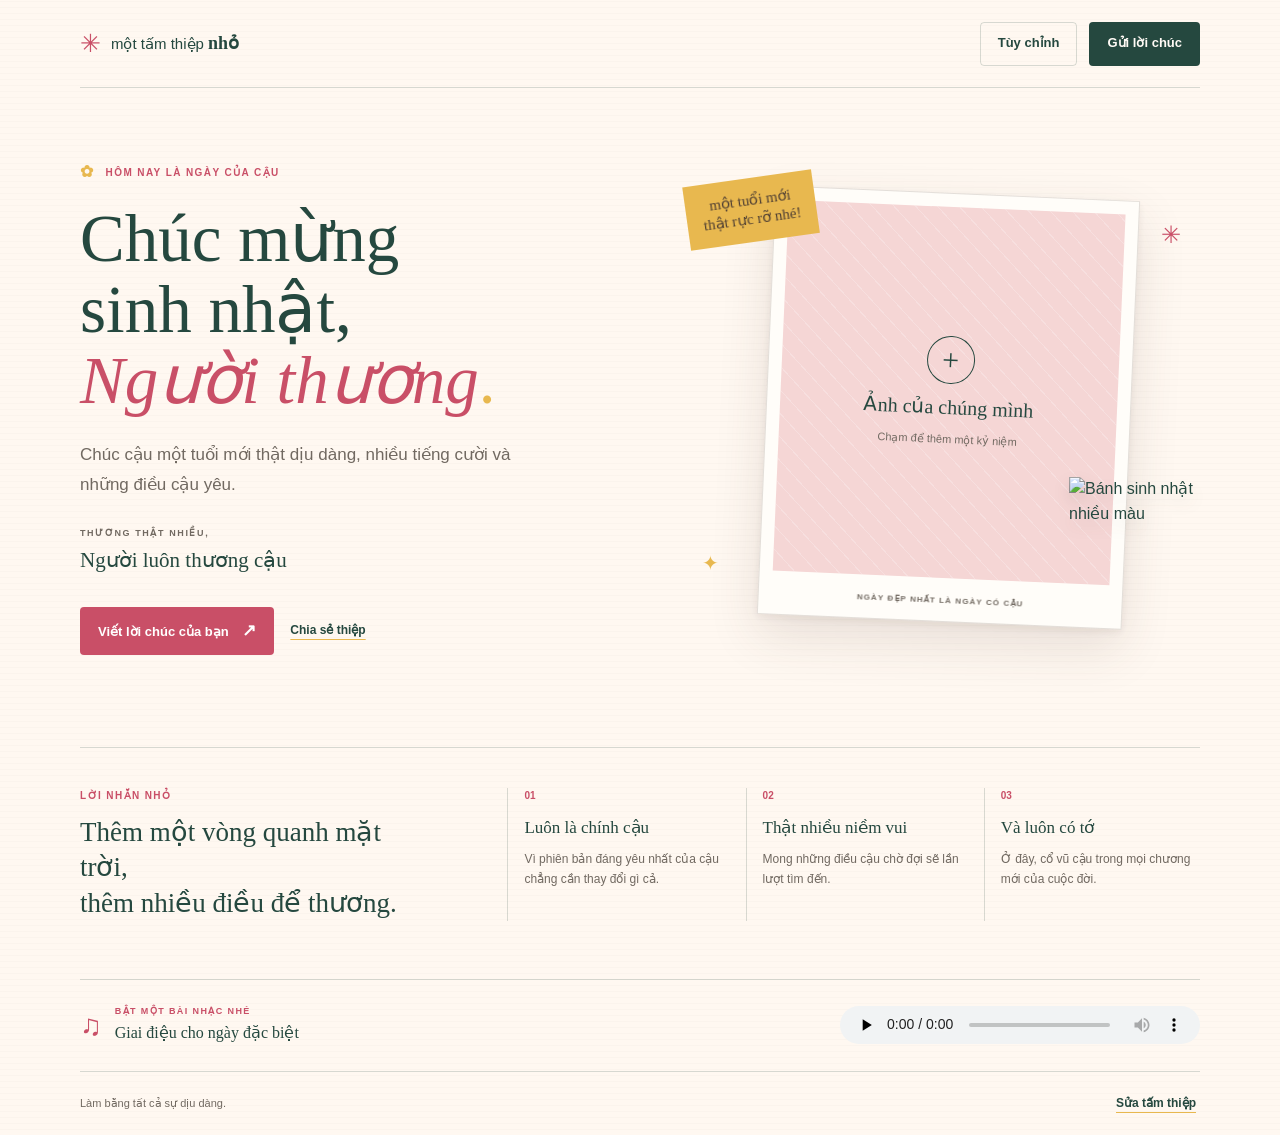
==== index.html @ 62ee850f "Create customizable birthday card" ====
<!doctype html>
<html lang="vi">
<head>
    <meta charset="utf-8">
    <meta name="viewport" content="width=device-width, initial-scale=1">
    <meta name="theme-color" content="#fff8f1">
    <meta name="description" content="Một tấm thiệp sinh nhật nhỏ, viết riêng cho người mình thương.">
    <title>Một ngày của người mình thương</title>
    <link rel="stylesheet" href="style.css">
    <script src="js/app.js" defer></script>
</head>
<body data-theme="rose">
    <header class="site-header">
        <a class="wordmark" href="./" aria-label="Thiệp sinh nhật">
            <span class="wordmark-mark" aria-hidden="true">✳</span>
            <span>một tấm thiệp <strong>nhỏ</strong></span>
        </a>
        <nav class="header-actions" aria-label="Thao tác thiệp">
            <button class="button button-quiet" type="button" data-action="edit">Tùy chỉnh</button>
            <button class="button button-dark" type="button" data-action="share">Gửi lời chúc</button>
        </nav>
    </header>

    <main>
        <section class="hero" aria-labelledby="greeting-title">
            <div class="hero-copy">
                <p class="eyebrow"><span class="eyebrow-flower" aria-hidden="true">✿</span> HÔM NAY LÀ NGÀY CỦA CẬU</p>
                <h1 id="greeting-title">Chúc mừng<br>sinh nhật,<br><span id="recipient">Người thương</span><span class="title-period">.</span></h1>
                <p class="letter" id="message">Chúc cậu một tuổi mới thật dịu dàng, nhiều tiếng cười và những điều cậu yêu.</p>
                <div class="signature">
                    <span>THƯƠNG THẬT NHIỀU,</span>
                    <strong id="sender">Người luôn thương cậu</strong>
                </div>
                <div class="hero-actions">
                    <button class="button button-coral" type="button" data-action="edit">Viết lời chúc của bạn <span aria-hidden="true">↗</span></button>
                    <button class="text-button" type="button" data-action="share">Chia sẻ thiệp</button>
                </div>
            </div>

            <div class="hero-art" aria-label="Ảnh kỷ niệm">
                <span class="art-note">một tuổi mới<br>thật rực rỡ nhé!</span>
                <div class="photo-frame" id="photo-frame">
                    <img class="portrait" id="portrait" alt="Ảnh kỷ niệm của hai bạn" hidden>
                    <button class="photo-placeholder" id="photo-trigger" type="button" aria-label="Thêm ảnh kỷ niệm">
                        <span class="photo-plus" aria-hidden="true">+</span>
                        <span class="photo-title">Ảnh của chúng mình</span>
                        <span class="photo-hint">Chạm để thêm một kỷ niệm</span>
                    </button>
                    <span class="photo-caption" id="photo-caption">NGÀY ĐẸP NHẤT LÀ NGÀY CÓ CẬU</span>
                </div>
                <img class="cake-art" src="img/cake.svg" alt="Bánh sinh nhật nhiều màu">
                <span class="sparkle sparkle-one" aria-hidden="true">✳</span>
                <span class="sparkle sparkle-two" aria-hidden="true">✦</span>
            </div>
        </section>

        <section class="little-things" aria-labelledby="little-things-title">
            <div class="section-intro">
                <p class="eyebrow">LỜI NHẮN NHỎ</p>
                <h2 id="little-things-title">Thêm một vòng quanh mặt trời,<br>thêm nhiều điều để thương.</h2>
            </div>
            <div class="love-notes">
                <article class="love-note">
                    <span class="note-number">01</span>
                    <h3>Luôn là chính cậu</h3>
                    <p>Vì phiên bản đáng yêu nhất của cậu chẳng cần thay đổi gì cả.</p>
                </article>
                <article class="love-note">
                    <span class="note-number">02</span>
                    <h3>Thật nhiều niềm vui</h3>
                    <p>Mong những điều cậu chờ đợi sẽ lần lượt tìm đến.</p>
                </article>
                <article class="love-note">
                    <span class="note-number">03</span>
                    <h3>Và luôn có tớ</h3>
                    <p>Ở đây, cổ vũ cậu trong mọi chương mới của cuộc đời.</p>
                </article>
            </div>
        </section>

        <section class="song-row" aria-label="Nhạc sinh nhật">
            <div class="song-copy">
                <span class="song-mark" aria-hidden="true">♫</span>
                <div>
                    <p class="eyebrow">BẬT MỘT BÀI NHẠC NHÉ</p>
                    <p class="song-title">Giai điệu cho ngày đặc biệt</p>
                </div>
            </div>
            <audio controls preload="none" aria-label="Phát nhạc sinh nhật">
                <source src="music.mp3" type="audio/mpeg">
                Trình duyệt của bạn không hỗ trợ phát âm thanh.
            </audio>
        </section>
    </main>

    <footer class="site-footer">
        <span>Làm bằng tất cả sự dịu dàng.</span>
        <button class="text-button" type="button" data-action="edit">Sửa tấm thiệp</button>
    </footer>

    <dialog class="editor-dialog" id="editor-dialog" aria-labelledby="editor-title">
        <form class="editor-form" id="editor-form">
            <div class="editor-heading">
                <div>
                    <p class="eyebrow">TẤM THIỆP CỦA BẠN</p>
                    <h2 id="editor-title">Viết điều muốn nói</h2>
                </div>
                <button class="close-button" id="close-editor" type="button" aria-label="Đóng phần tùy chỉnh">×</button>
            </div>

            <label class="field-label" for="recipient-input">Tên người nhận
                <input id="recipient-input" name="recipient" type="text" maxlength="40" autocomplete="off" required>
            </label>
            <label class="field-label" for="sender-input">Tên của bạn
                <input id="sender-input" name="sender" type="text" maxlength="40" autocomplete="off" required>
            </label>
            <label class="field-label" for="message-input">Lời chúc
                <textarea id="message-input" name="message" rows="4" maxlength="240" required></textarea>
            </label>

            <fieldset class="theme-field">
                <legend class="field-label">Chọn màu thiệp</legend>
                <div class="theme-options">
                    <label class="theme-choice theme-rose"><input type="radio" name="theme" value="rose"><span class="theme-swatch" aria-hidden="true"></span><span>Hoa hồng</span></label>
                    <label class="theme-choice theme-citrus"><input type="radio" name="theme" value="citrus"><span class="theme-swatch" aria-hidden="true"></span><span>Nắng vàng</span></label>
                    <label class="theme-choice theme-mint"><input type="radio" name="theme" value="mint"><span class="theme-swatch" aria-hidden="true"></span><span>Bạc hà</span></label>
                    <label class="theme-choice theme-berry"><input type="radio" name="theme" value="berry"><span class="theme-swatch" aria-hidden="true"></span><span>Mâm xôi</span></label>
                </div>
            </fieldset>

            <div class="photo-field">
                <div>
                    <p class="field-label">Ảnh kỷ niệm</p>
                    <p class="field-help" id="photo-note">Ảnh được thu nhỏ và lưu trên thiết bị này.</p>
                </div>
                <div class="photo-tools">
                    <label class="button button-quiet upload-button" for="photo-input">Chọn ảnh
                        <input id="photo-input" type="file" accept="image/jpeg,image/png,image/webp">
                    </label>
                    <button class="text-button remove-photo" id="remove-photo" type="button" hidden>Gỡ ảnh</button>
                </div>
                <img class="editor-photo-preview" id="editor-photo-preview" alt="Xem trước ảnh đã chọn" hidden>
            </div>

            <div class="editor-actions">
                <button class="button button-quiet" id="cancel-editor" type="button">Để sau</button>
                <button class="button button-dark" type="submit">Lưu tấm thiệp</button>
            </div>
        </form>
    </dialog>

    <div class="toast" id="toast" role="status" aria-live="polite"></div>
</body>
</html>
---- style.css ----
:root {
    color-scheme: light;
    --paper: #fff8f1;
    --ink: #25483f;
    --muted: #716961;
    --accent: #c94f67;
    --accent-soft: #f5d6d5;
    --sun: #e8b84f;
    --line: rgba(37, 72, 63, .18);
    --serif: Georgia, "Times New Roman", serif;
    --sans: "Trebuchet MS", "Avenir Next", sans-serif;
}

* { box-sizing: border-box; }

body {
    min-width: 320px;
    margin: 0;
    color: var(--ink);
    background-color: var(--paper);
    background-image: repeating-linear-gradient(0deg, transparent 0 5px, rgba(97, 77, 59, .025) 5px 6px);
    font-family: var(--sans);
    line-height: 1.55;
    transition: background-color .3s ease, color .3s ease;
}

body[data-theme="citrus"] {
    --paper: #fff7df;
    --ink: #594638;
    --muted: #786651;
    --accent: #a9523f;
    --accent-soft: #f4d8a1;
    --sun: #d99838;
    --line: rgba(89, 70, 56, .2);
}

body[data-theme="mint"] {
    --paper: #eff8f0;
    --ink: #28564e;
    --muted: #62756c;
    --accent: #397c70;
    --accent-soft: #d2e8d9;
    --sun: #e1a34b;
    --line: rgba(40, 86, 78, .2);
}

body[data-theme="berry"] {
    --paper: #f8f1f7;
    --ink: #543f55;
    --muted: #766675;
    --accent: #855b80;
    --accent-soft: #ead9e7;
    --sun: #dfa94c;
    --line: rgba(84, 63, 85, .2);
}

button, input, textarea { font: inherit; }
button { color: inherit; }
button:focus-visible, a:focus-visible, input:focus-visible, textarea:focus-visible {
    outline: 3px solid var(--sun);
    outline-offset: 3px;
}
[hidden] { display: none !important; }

.site-header, main, .site-footer {
    width: min(1120px, calc(100% - 64px));
    margin-inline: auto;
}

.site-header {
    min-height: 88px;
    display: flex;
    align-items: center;
    justify-content: space-between;
    border-bottom: 1px solid var(--line);
}

.wordmark {
    display: inline-flex;
    align-items: center;
    gap: 10px;
    color: var(--ink);
    font-size: 15px;
    text-decoration: none;
}

.wordmark strong { font-family: var(--serif); font-size: 18px; font-weight: 700; }
.wordmark-mark { color: var(--accent); font-size: 25px; line-height: 1; }
.header-actions, .hero-actions, .editor-actions { display: flex; align-items: center; gap: 12px; }

.button {
    min-height: 44px;
    padding: 10px 17px;
    border: 1px solid transparent;
    border-radius: 4px;
    cursor: pointer;
    font-size: 13px;
    font-weight: 700;
    transition: transform .18s ease, background-color .18s ease;
}

.button:hover { transform: translateY(-2px); }
.button-quiet { border-color: var(--line); background: transparent; }
.button-quiet:hover { background: rgba(255, 255, 255, .55); }
.button-dark { color: #fffaf5; background: var(--ink); }
.button-dark:hover { background: var(--accent); }
.button-coral { color: #fff; background: var(--accent); }
.button-coral:hover { filter: brightness(.94); }
.button-coral span { margin-left: 10px; font-size: 17px; }

.hero {
    min-height: 650px;
    display: grid;
    grid-template-columns: minmax(0, 1.05fr) minmax(340px, .95fr);
    align-items: center;
    gap: 60px;
    padding-block: 72px 92px;
}

.hero-copy { max-width: 590px; animation: appear .7s both; }
.eyebrow {
    margin: 0 0 18px;
    color: var(--accent);
    font-size: 10px;
    font-weight: 700;
    letter-spacing: 1.4px;
}
.eyebrow-flower { margin-right: 7px; color: var(--sun); font-size: 16px; vertical-align: -1px; }

h1, h2, h3, p { margin-top: 0; }
h1 {
    margin-bottom: 24px;
    font-family: var(--serif);
    font-size: 67px;
    font-weight: 400;
    letter-spacing: 0;
    line-height: 1.06;
}
h1 #recipient { color: var(--accent); font-style: italic; overflow-wrap: anywhere; }
.title-period { color: var(--sun); }
.letter { max-width: 440px; margin-bottom: 26px; color: var(--muted); font-size: 17px; line-height: 1.8; }
.signature { display: grid; gap: 3px; margin-bottom: 30px; }
.signature span { color: var(--muted); font-size: 9px; font-weight: 700; letter-spacing: 1.6px; }
.signature strong { font-family: var(--serif); font-size: 21px; font-weight: 400; }
.text-button {
    padding: 8px 4px;
    border: 0;
    background: transparent;
    color: var(--ink);
    cursor: pointer;
    font-size: 12px;
    font-weight: 700;
    text-decoration: underline;
    text-decoration-color: var(--sun);
    text-underline-offset: 5px;
}
.text-button:hover { color: var(--accent); }

.hero-art {
    position: relative;
    min-height: 490px;
    display: grid;
    place-items: center;
    animation: appear .8s .12s both;
}
.photo-frame {
    position: relative;
    width: min(100%, 365px);
    aspect-ratio: 4 / 4.7;
    padding: 13px 13px 43px;
    transform: rotate(2.5deg);
    border: 1px solid rgba(85, 65, 50, .16);
    background: #fffdf9;
    box-shadow: 0 20px 50px rgba(79, 57, 48, .13), 0 3px 8px rgba(79, 57, 48, .07);
}
.portrait, .photo-placeholder { width: 100%; height: 100%; }
.portrait { display: block; object-fit: cover; background: var(--accent-soft); }
.photo-placeholder {
    display: flex;
    flex-direction: column;
    align-items: center;
    justify-content: center;
    gap: 8px;
    border: 0;
    background-color: var(--accent-soft);
    background-image: repeating-linear-gradient(45deg, transparent 0 15px, rgba(255, 255, 255, .23) 15px 16px);
    color: var(--ink);
    cursor: pointer;
}
.photo-plus {
    width: 48px;
    aspect-ratio: 1;
    display: grid;
    place-items: center;
    border: 1px solid currentColor;
    border-radius: 50%;
    font-family: var(--serif);
    font-size: 30px;
    line-height: 1;
}
.photo-title { font-family: var(--serif); font-size: 20px; }
.photo-hint { color: var(--muted); font-size: 11px; }
.photo-caption {
    position: absolute;
    right: 12px;
    bottom: 13px;
    left: 12px;
    overflow: hidden;
    color: var(--muted);
    font-size: 8px;
    font-weight: 700;
    letter-spacing: 1.1px;
    text-align: center;
    text-overflow: ellipsis;
    white-space: nowrap;
}
.art-note {
    position: absolute;
    z-index: 1;
    top: 16px;
    left: -11px;
    padding: 13px 16px;
    transform: rotate(-8deg);
    background: var(--sun);
    color: #4e3e32;
    font-family: var(--serif);
    font-size: 15px;
    line-height: 1.25;
    text-align: center;
}
.cake-art {
    position: absolute;
    right: -24px;
    bottom: 20px;
    width: 155px;
    height: 155px;
    object-fit: contain;
    filter: drop-shadow(0 8px 8px rgba(63, 49, 40, .12));
}
.sparkle { position: absolute; color: var(--accent); }
.sparkle-one { top: 54px; right: 19px; font-size: 24px; }
.sparkle-two { bottom: 73px; left: 5px; color: var(--sun); font-size: 20px; }

.little-things {
    display: grid;
    grid-template-columns: .8fr 1.5fr;
    gap: 58px;
    padding-block: 40px 58px;
    border-top: 1px solid var(--line);
}
.section-intro .eyebrow { margin-bottom: 12px; }
.section-intro h2 { max-width: 320px; margin-bottom: 0; font-family: var(--serif); font-size: 27px; font-weight: 400; line-height: 1.3; }
.love-notes { display: grid; grid-template-columns: repeat(3, 1fr); gap: 22px; }
.love-note { padding-left: 16px; border-left: 1px solid var(--line); }
.note-number { display: block; margin-bottom: 12px; color: var(--accent); font-size: 10px; font-weight: 700; }
.love-note h3 { margin-bottom: 7px; font-family: var(--serif); font-size: 17px; font-weight: 400; }
.love-note p { margin-bottom: 0; color: var(--muted); font-size: 12px; line-height: 1.7; }

.song-row {
    min-height: 92px;
    display: flex;
    align-items: center;
    justify-content: space-between;
    gap: 24px;
    padding-block: 17px;
    border-top: 1px solid var(--line);
}
.song-copy { display: flex; align-items: center; gap: 13px; }
.song-mark { color: var(--accent); font-family: var(--serif); font-size: 29px; }
.song-copy .eyebrow { margin-bottom: 2px; font-size: 9px; }
.song-title { margin-bottom: 0; font-family: var(--serif); font-size: 16px; }
audio { width: min(360px, 52%); height: 38px; }

.site-footer {
    min-height: 64px;
    display: flex;
    align-items: center;
    justify-content: space-between;
    border-top: 1px solid var(--line);
    color: var(--muted);
    font-size: 11px;
}

.editor-dialog {
    width: min(560px, calc(100% - 28px));
    max-height: min(92vh, 820px);
    padding: 0;
    overflow: auto;
    border: 1px solid var(--line);
    border-radius: 6px;
    background: var(--paper);
    color: var(--ink);
    box-shadow: 0 24px 80px rgba(40, 40, 35, .28);
}
.editor-dialog::backdrop { background: rgba(31, 40, 36, .44); backdrop-filter: blur(3px); }
.editor-form { display: grid; gap: 17px; padding: 28px; }
.editor-heading { display: flex; align-items: flex-start; justify-content: space-between; gap: 16px; margin-bottom: 2px; }
.editor-heading .eyebrow { margin-bottom: 4px; }
.editor-heading h2 { margin-bottom: 0; font-family: var(--serif); font-size: 29px; font-weight: 400; }
.close-button { width: 36px; aspect-ratio: 1; border: 1px solid var(--line); border-radius: 50%; background: transparent; cursor: pointer; font-size: 24px; line-height: 1; }
.field-label { display: grid; gap: 7px; color: var(--ink); font-size: 12px; font-weight: 700; }
.field-label input, .field-label textarea {
    width: 100%;
    padding: 11px 12px;
    border: 1px solid var(--line);
    border-radius: 3px;
    background: rgba(255, 255, 255, .62);
    color: var(--ink);
    font-size: 14px;
    font-weight: 400;
}
.field-label textarea { min-height: 96px; resize: vertical; }
.theme-field { margin: 0; padding: 0; border: 0; }
.theme-field legend { margin-bottom: 10px; }
.theme-options { display: flex; flex-wrap: wrap; gap: 8px; }
.theme-choice { display: inline-flex; align-items: center; gap: 6px; padding: 6px 8px; border: 1px solid transparent; border-radius: 4px; cursor: pointer; color: var(--muted); font-size: 11px; }
.theme-choice:has(input:checked) { border-color: var(--line); color: var(--ink); }
.theme-choice input { position: absolute; opacity: 0; }
.theme-swatch { width: 15px; aspect-ratio: 1; border: 1px solid rgba(0, 0, 0, .14); border-radius: 50%; }
.theme-rose .theme-swatch { background: #c94f67; }
.theme-citrus .theme-swatch { background: #d99838; }
.theme-mint .theme-swatch { background: #397c70; }
.theme-berry .theme-swatch { background: #855b80; }
.theme-choice:has(input:focus-visible) { outline: 3px solid var(--sun); outline-offset: 2px; }
.photo-field { display: grid; grid-template-columns: 1fr auto; align-items: center; gap: 4px 12px; padding-top: 3px; }
.photo-field .field-label { margin-bottom: 3px; }
.field-help { margin-bottom: 0; color: var(--muted); font-size: 11px; }
.photo-tools { display: flex; align-items: center; gap: 9px; }
.upload-button { position: relative; display: inline-flex; align-items: center; cursor: pointer; }
.upload-button input { position: absolute; width: 1px; height: 1px; overflow: hidden; clip: rect(0, 0, 0, 0); white-space: nowrap; }
.editor-photo-preview { grid-column: 1 / -1; width: 84px; height: 84px; margin-top: 8px; border: 3px solid #fff; border-radius: 4px; object-fit: cover; box-shadow: 0 2px 8px rgba(0, 0, 0, .13); }
.remove-photo { font-size: 11px; }
.editor-actions { justify-content: flex-end; padding-top: 5px; }
.toast { position: fixed; z-index: 5; right: 22px; bottom: 22px; max-width: min(360px, calc(100% - 44px)); padding: 12px 16px; transform: translateY(14px); border-radius: 4px; background: var(--ink); color: white; font-size: 12px; opacity: 0; pointer-events: none; transition: opacity .2s ease, transform .2s ease; }
.toast.is-visible { transform: translateY(0); opacity: 1; }

@keyframes appear { from { transform: translateY(14px); opacity: 0; } to { transform: translateY(0); opacity: 1; } }

@media (max-width: 820px) {
    .site-header, main, .site-footer { width: min(100% - 40px, 620px); }
    .hero { min-height: auto; grid-template-columns: 1fr 1fr; gap: 28px; padding-block: 60px 72px; }
    h1 { font-size: 48px; }
    .hero-art { min-height: 390px; }
    .art-note { left: -4px; }
    .cake-art { right: -14px; width: 120px; height: 120px; }
    .little-things { grid-template-columns: 1fr; gap: 25px; }
}

@media (max-width: 560px) {
    .site-header, main, .site-footer { width: calc(100% - 36px); }
    .site-header { min-height: 72px; }
    .wordmark { gap: 7px; font-size: 12px; }
    .wordmark strong { font-size: 15px; }
    .wordmark-mark { font-size: 21px; }
    .header-actions { gap: 6px; }
    .header-actions .button { min-height: 38px; padding: 8px 10px; font-size: 11px; }
    .hero { grid-template-columns: 1fr; gap: 18px; padding-block: 46px 55px; }
    .hero-copy { max-width: none; }
    .eyebrow { margin-bottom: 13px; font-size: 9px; }
    h1 { margin-bottom: 18px; font-size: 43px; }
    .letter { margin-bottom: 20px; font-size: 15px; }
    .signature { margin-bottom: 22px; }
    .hero-actions { flex-wrap: wrap; gap: 9px 14px; }
    .button { min-height: 42px; padding: 10px 13px; }
    .hero-art { width: min(100%, 390px); min-height: 430px; margin: 0 auto; }
    .photo-frame { width: min(82%, 310px); }
    .art-note { top: 17px; left: 1px; }
    .cake-art { right: 0; bottom: 9px; width: 125px; height: 125px; }
    .sparkle-one { right: 8px; }
    .little-things { padding-block: 28px 36px; }
    .section-intro h2 { font-size: 24px; }
    .love-notes { grid-template-columns: 1fr; gap: 17px; }
    .love-note { display: grid; grid-template-columns: 30px 1fr; column-gap: 8px; padding-left: 0; border-left: 0; }
    .note-number { grid-row: span 2; margin: 3px 0 0; }
    .love-note h3 { margin-bottom: 3px; }
    .song-row { align-items: flex-start; flex-direction: column; gap: 12px; padding-block: 18px; }
    audio { width: 100%; }
    .site-footer { min-height: 58px; }
    .editor-form { gap: 14px; padding: 21px 18px; }
    .theme-options { gap: 3px; }
    .theme-choice { gap: 5px; padding: 5px; font-size: 10px; }
    .photo-field { grid-template-columns: 1fr; }
    .photo-tools { justify-content: flex-start; }
    .editor-actions .button { flex: 1; }
}

@media (prefers-reduced-motion: reduce) {
    *, *::before, *::after { scroll-behavior: auto !important; animation-duration: .01ms !important; animation-iteration-count: 1 !important; transition-duration: .01ms !important; }
}
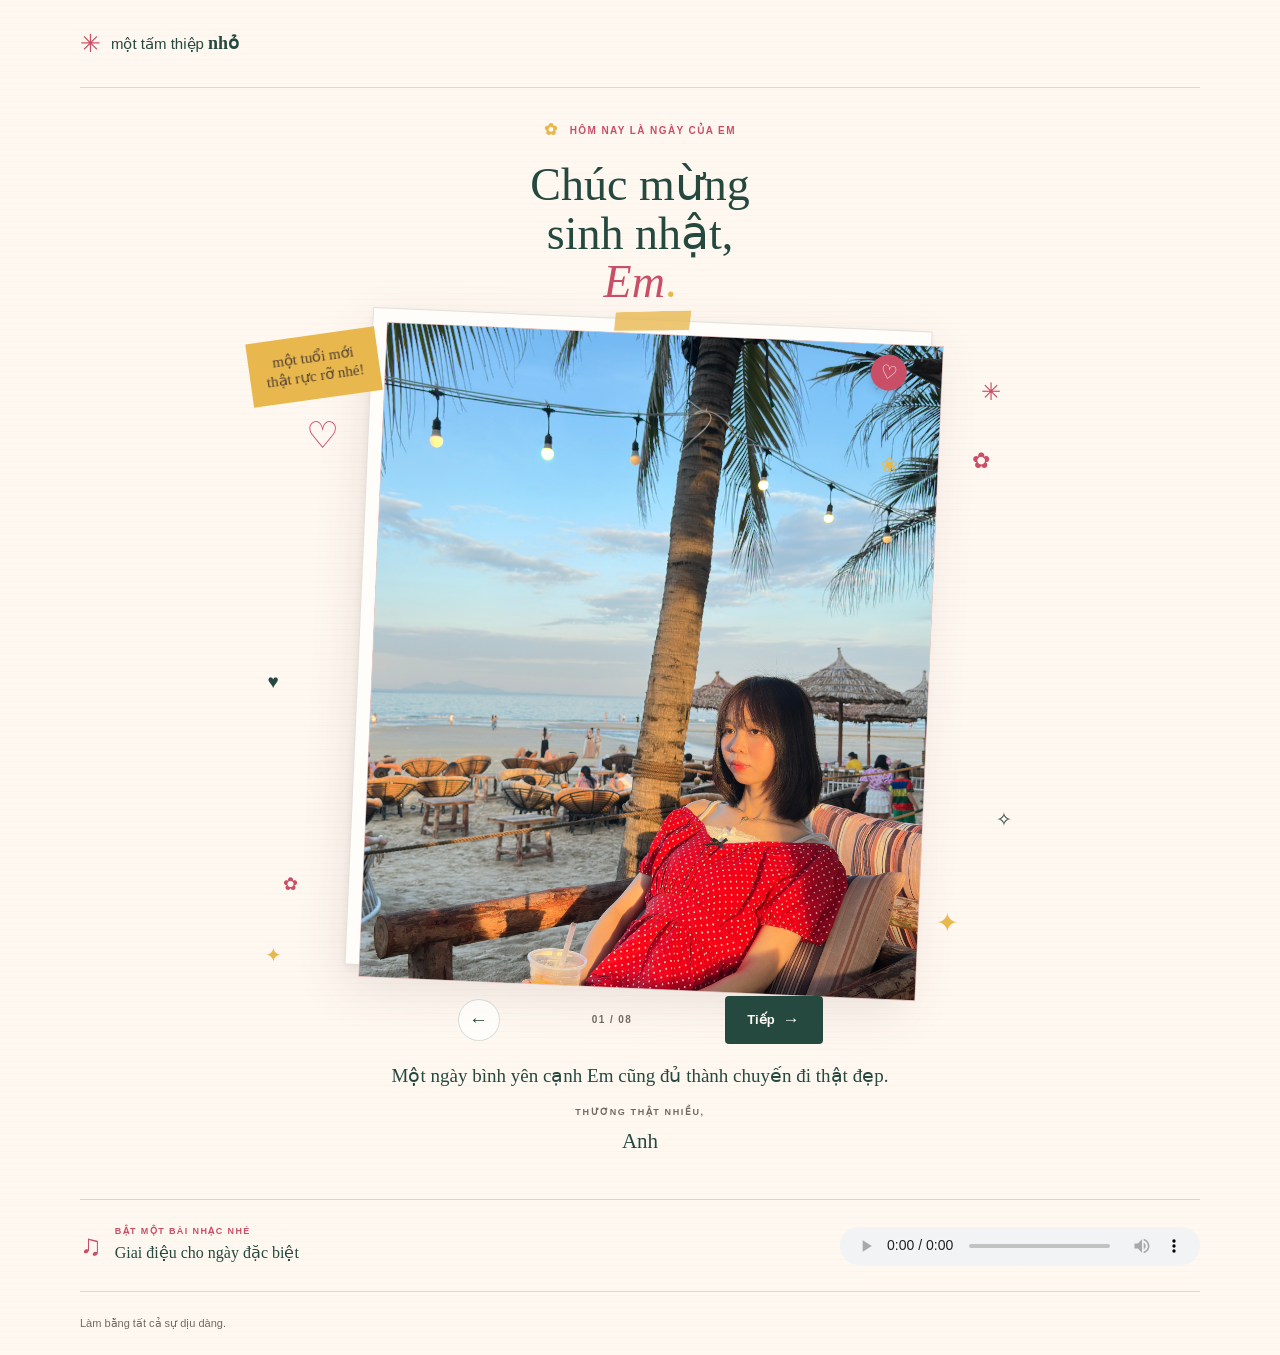
==== commit e653f190: "push" ====
--- a/index.html
+++ b/index.html
@@ -11,71 +11,56 @@
 </head>
 <body data-theme="rose">
     <header class="site-header">
-        <a class="wordmark" href="./" aria-label="Thiệp sinh nhật">
+        <a class="wordmark" href="gift.html" aria-label="Mở lại hộp quà">
             <span class="wordmark-mark" aria-hidden="true">✳</span>
             <span>một tấm thiệp <strong>nhỏ</strong></span>
         </a>
-        <nav class="header-actions" aria-label="Thao tác thiệp">
-            <button class="button button-quiet" type="button" data-action="edit">Tùy chỉnh</button>
-            <button class="button button-dark" type="button" data-action="share">Gửi lời chúc</button>
-        </nav>
     </header>
 
     <main>
         <section class="hero" aria-labelledby="greeting-title">
             <div class="hero-copy">
-                <p class="eyebrow"><span class="eyebrow-flower" aria-hidden="true">✿</span> HÔM NAY LÀ NGÀY CỦA CẬU</p>
-                <h1 id="greeting-title">Chúc mừng<br>sinh nhật,<br><span id="recipient">Người thương</span><span class="title-period">.</span></h1>
-                <p class="letter" id="message">Chúc cậu một tuổi mới thật dịu dàng, nhiều tiếng cười và những điều cậu yêu.</p>
-                <div class="signature">
-                    <span>THƯƠNG THẬT NHIỀU,</span>
-                    <strong id="sender">Người luôn thương cậu</strong>
-                </div>
-                <div class="hero-actions">
-                    <button class="button button-coral" type="button" data-action="edit">Viết lời chúc của bạn <span aria-hidden="true">↗</span></button>
-                    <button class="text-button" type="button" data-action="share">Chia sẻ thiệp</button>
-                </div>
+                <p class="eyebrow"><span class="eyebrow-flower" aria-hidden="true">✿</span> HÔM NAY LÀ NGÀY CỦA EM</p>
+                <h1 id="greeting-title">Chúc mừng<br>sinh nhật,<br><span id="recipient">Em</span><span class="title-period">.</span></h1>
             </div>
 
             <div class="hero-art" aria-label="Ảnh kỷ niệm">
                 <span class="art-note">một tuổi mới<br>thật rực rỡ nhé!</span>
+                <div class="floating-scribbles" aria-hidden="true">
+                    <span class="scribble scribble-heart">♡</span>
+                    <span class="scribble scribble-star">✦</span>
+                    <span class="scribble scribble-flower">✿</span>
+                    <span class="scribble scribble-petal">❀</span>
+                    <span class="scribble scribble-heart-extra">♥</span>
+                    <span class="scribble scribble-star-extra">✧</span>
+                    <span class="scribble scribble-flower-extra">✿</span>
+                </div>
                 <div class="photo-frame" id="photo-frame">
-                    <img class="portrait" id="portrait" alt="Ảnh kỷ niệm của hai bạn" hidden>
-                    <button class="photo-placeholder" id="photo-trigger" type="button" aria-label="Thêm ảnh kỷ niệm">
-                        <span class="photo-plus" aria-hidden="true">+</span>
-                        <span class="photo-title">Ảnh của chúng mình</span>
-                        <span class="photo-hint">Chạm để thêm một kỷ niệm</span>
+                    <button class="portrait-trigger" id="portrait-trigger" type="button" aria-label="Phóng to ảnh kỷ niệm">
+                        <img class="portrait" id="portrait" alt="Ảnh kỷ niệm của hai bạn">
                     </button>
-                    <span class="photo-caption" id="photo-caption">NGÀY ĐẸP NHẤT LÀ NGÀY CÓ CẬU</span>
+                    <span class="photo-badge" aria-hidden="true">♡</span>
+                    <span class="photo-caption" id="photo-caption">NGÀY ĐẸP NHẤT LÀ NGÀY CÓ EM</span>
                 </div>
-                <img class="cake-art" src="img/cake.svg" alt="Bánh sinh nhật nhiều màu">
+                <nav class="album-controls" id="album-controls" aria-label="Chuyển ảnh kỷ niệm" hidden>
+                    <button class="album-arrow" id="slide-previous" type="button" aria-label="Ảnh trước">←</button>
+                    <span class="album-count" id="slide-count" aria-live="polite">01 / 01</span>
+                    <button class="button button-dark album-next" id="slide-next" type="button">Tiếp <span aria-hidden="true">→</span></button>
+                </nav>
                 <span class="sparkle sparkle-one" aria-hidden="true">✳</span>
                 <span class="sparkle sparkle-two" aria-hidden="true">✦</span>
             </div>
-        </section>
-
-        <section class="little-things" aria-labelledby="little-things-title">
-            <div class="section-intro">
-                <p class="eyebrow">LỜI NHẮN NHỎ</p>
-                <h2 id="little-things-title">Thêm một vòng quanh mặt trời,<br>thêm nhiều điều để thương.</h2>
+            <div class="slide-letter" aria-live="polite" aria-atomic="true">
+                <p class="letter" id="message">Anh muốn giữ lại khoảnh khắc này thật lâu.</p>
+                <div class="signature">
+                    <span>THƯƠNG THẬT NHIỀU,</span>
+                    <strong id="sender">Anh</strong>
+                </div>
             </div>
-            <div class="love-notes">
-                <article class="love-note">
-                    <span class="note-number">01</span>
-                    <h3>Luôn là chính cậu</h3>
-                    <p>Vì phiên bản đáng yêu nhất của cậu chẳng cần thay đổi gì cả.</p>
-                </article>
-                <article class="love-note">
-                    <span class="note-number">02</span>
-                    <h3>Thật nhiều niềm vui</h3>
-                    <p>Mong những điều cậu chờ đợi sẽ lần lượt tìm đến.</p>
-                </article>
-                <article class="love-note">
-                    <span class="note-number">03</span>
-                    <h3>Và luôn có tớ</h3>
-                    <p>Ở đây, cổ vũ cậu trong mọi chương mới của cuộc đời.</p>
-                </article>
-            </div>
+            <section class="final-gift" id="final-gift" aria-live="polite" hidden>
+                <p class="final-gift-message">Em nghĩ đã hết quà ư, nô nô, xem tiếp nhé :)))</p>
+                <button class="button button-coral final-gift-button" id="open-video-gift" type="button">Mở quà <span aria-hidden="true">♡</span></button>
+            </section>
         </section>
 
         <section class="song-row" aria-label="Nhạc sinh nhật">
@@ -86,7 +71,7 @@
                     <p class="song-title">Giai điệu cho ngày đặc biệt</p>
                 </div>
             </div>
-            <audio controls preload="none" aria-label="Phát nhạc sinh nhật">
+            <audio id="birthday-audio" controls autoplay loop preload="auto" aria-label="Phát nhạc sinh nhật">
                 <source src="music.mp3" type="audio/mpeg">
                 Trình duyệt của bạn không hỗ trợ phát âm thanh.
             </audio>
@@ -95,60 +80,23 @@
 
     <footer class="site-footer">
         <span>Làm bằng tất cả sự dịu dàng.</span>
-        <button class="text-button" type="button" data-action="edit">Sửa tấm thiệp</button>
     </footer>
 
-    <dialog class="editor-dialog" id="editor-dialog" aria-labelledby="editor-title">
-        <form class="editor-form" id="editor-form">
-            <div class="editor-heading">
-                <div>
-                    <p class="eyebrow">TẤM THIỆP CỦA BẠN</p>
-                    <h2 id="editor-title">Viết điều muốn nói</h2>
-                </div>
-                <button class="close-button" id="close-editor" type="button" aria-label="Đóng phần tùy chỉnh">×</button>
-            </div>
-
-            <label class="field-label" for="recipient-input">Tên người nhận
-                <input id="recipient-input" name="recipient" type="text" maxlength="40" autocomplete="off" required>
-            </label>
-            <label class="field-label" for="sender-input">Tên của bạn
-                <input id="sender-input" name="sender" type="text" maxlength="40" autocomplete="off" required>
-            </label>
-            <label class="field-label" for="message-input">Lời chúc
-                <textarea id="message-input" name="message" rows="4" maxlength="240" required></textarea>
-            </label>
-
-            <fieldset class="theme-field">
-                <legend class="field-label">Chọn màu thiệp</legend>
-                <div class="theme-options">
-                    <label class="theme-choice theme-rose"><input type="radio" name="theme" value="rose"><span class="theme-swatch" aria-hidden="true"></span><span>Hoa hồng</span></label>
-                    <label class="theme-choice theme-citrus"><input type="radio" name="theme" value="citrus"><span class="theme-swatch" aria-hidden="true"></span><span>Nắng vàng</span></label>
-                    <label class="theme-choice theme-mint"><input type="radio" name="theme" value="mint"><span class="theme-swatch" aria-hidden="true"></span><span>Bạc hà</span></label>
-                    <label class="theme-choice theme-berry"><input type="radio" name="theme" value="berry"><span class="theme-swatch" aria-hidden="true"></span><span>Mâm xôi</span></label>
-                </div>
-            </fieldset>
-
-            <div class="photo-field">
-                <div>
-                    <p class="field-label">Ảnh kỷ niệm</p>
-                    <p class="field-help" id="photo-note">Ảnh được thu nhỏ và lưu trên thiết bị này.</p>
-                </div>
-                <div class="photo-tools">
-                    <label class="button button-quiet upload-button" for="photo-input">Chọn ảnh
-                        <input id="photo-input" type="file" accept="image/jpeg,image/png,image/webp">
-                    </label>
-                    <button class="text-button remove-photo" id="remove-photo" type="button" hidden>Gỡ ảnh</button>
-                </div>
-                <img class="editor-photo-preview" id="editor-photo-preview" alt="Xem trước ảnh đã chọn" hidden>
-            </div>
-
-            <div class="editor-actions">
-                <button class="button button-quiet" id="cancel-editor" type="button">Để sau</button>
-                <button class="button button-dark" type="submit">Lưu tấm thiệp</button>
-            </div>
-        </form>
+    <dialog class="image-viewer" id="image-viewer" aria-label="Ảnh kỷ niệm phóng to">
+        <button class="close-button image-viewer-close" id="close-image-viewer" type="button" aria-label="Đóng ảnh phóng to">×</button>
+        <img class="image-viewer-photo" id="image-viewer-photo" alt="">
+        <div class="heart-layer" id="heart-layer" aria-hidden="true"></div>
     </dialog>
 
-    <div class="toast" id="toast" role="status" aria-live="polite"></div>
+    <dialog class="video-dialog" id="video-dialog" aria-labelledby="video-dialog-title">
+        <div class="video-dialog-header">
+            <h2 class="video-dialog-title" id="video-dialog-title">Nhớ xem hết video nhé, còn nữa</h2>
+        </div>
+        <div class="video-frame-wrap">
+            <video class="gift-video" id="gift-video" playsinline preload="none" aria-label="Video món quà cuối"></video>
+            <audio id="gift-audio" preload="none" aria-hidden="true"></audio>
+        </div>
+    </dialog>
+
 </body>
 </html>
--- a/style.css
+++ b/style.css
@@ -22,6 +22,19 @@
     font-family: var(--sans);
     line-height: 1.55;
     transition: background-color .3s ease, color .3s ease;
+    overflow-x: clip;
+}
+
+body.page-opening::before {
+    position: fixed;
+    z-index: 30;
+    inset: 0;
+    transform: translateY(0);
+    background-color: var(--paper);
+    background-image: repeating-linear-gradient(0deg, transparent 0 7px, rgba(97, 77, 59, .035) 7px 8px);
+    content: "";
+    pointer-events: none;
+    animation: paper-reveal .9s cubic-bezier(.72, 0, .24, 1) .06s both;
 }
 
 body[data-theme="citrus"] {
@@ -109,15 +122,22 @@
 .button-coral span { margin-left: 10px; font-size: 17px; }
 
 .hero {
-    min-height: 650px;
-    display: grid;
-    grid-template-columns: minmax(0, 1.05fr) minmax(340px, .95fr);
-    align-items: center;
-    gap: 60px;
-    padding-block: 72px 92px;
-}
-
-.hero-copy { max-width: 590px; animation: appear .7s both; }
+    min-height: 0;
+    display: flex;
+    flex-direction: column;
+    align-items: center;
+    gap: 12px;
+    padding-block: 30px 42px;
+}
+
+.hero-copy { width: min(100%, 720px); max-width: 720px; text-align: center; }
+.hero-copy h1 { margin-bottom: 0; font-size: 46px; }
+.hero-copy > * { animation: rise-in .72s both; }
+.hero-copy > :nth-child(1) { animation-delay: .08s; }
+.hero-copy > :nth-child(2) { animation-delay: .16s; }
+.hero-copy > :nth-child(3) { animation-delay: .24s; }
+.hero-copy > :nth-child(4) { animation-delay: .32s; }
+.hero-copy > :nth-child(5) { animation-delay: .4s; }
 .eyebrow {
     margin: 0 0 18px;
     color: var(--accent);
@@ -142,6 +162,19 @@
 .signature { display: grid; gap: 3px; margin-bottom: 30px; }
 .signature span { color: var(--muted); font-size: 9px; font-weight: 700; letter-spacing: 1.6px; }
 .signature strong { font-family: var(--serif); font-size: 21px; font-weight: 400; }
+.slide-letter { width: min(100%, 620px); margin: 0 auto; padding: 4px 18px 0; text-align: center; animation: rise-in .45s both; }
+.slide-letter .letter { max-width: 560px; margin: 0 auto 14px; color: var(--ink); font-family: var(--serif); font-size: 19px; line-height: 1.65; }
+.slide-letter .signature { justify-items: center; gap: 5px; margin: 0; }
+.final-gift { width: min(100%, 620px); display: grid; justify-items: center; gap: 11px; margin: 22px auto 0; text-align: center; }
+.final-gift-message { margin: 0; color: var(--accent); font-family: var(--serif); font-size: 18px; font-style: italic; animation: gift-message-arrive .6s both; }
+.final-gift-button { min-width: 142px; min-height: 48px; display: inline-flex; align-items: center; justify-content: center; gap: 9px; box-shadow: 0 7px 18px rgba(201, 79, 103, .22); animation: gift-button-arrive .65s .12s both; }
+.final-gift-button span { font-size: 17px; }
+.video-dialog { width: min(960px, calc(100% - 28px)); max-width: 960px; margin: auto; padding: 18px; border: 1px solid rgba(255, 255, 255, .7); border-radius: 6px; background: var(--paper); box-shadow: 0 25px 100px rgba(28, 35, 32, .4); }
+.video-dialog::backdrop { background: rgba(24, 35, 31, .82); backdrop-filter: blur(7px); }
+.video-dialog-header { display: flex; align-items: center; justify-content: space-between; gap: 16px; padding: 0 0 12px; }
+.video-dialog-title { margin: 0; font-family: var(--serif); font-size: 21px; font-weight: 400; }
+.video-frame-wrap { width: 100%; aspect-ratio: 16 / 9; overflow: hidden; background: #101010; }
+.video-frame-wrap video { display: block; width: 100%; height: 100%; object-fit: contain; }
 .text-button {
     padding: 8px 4px;
     border: 0;
@@ -158,23 +191,61 @@
 
 .hero-art {
     position: relative;
-    min-height: 490px;
-    display: grid;
-    place-items: center;
-    animation: appear .8s .12s both;
+    width: min(100%, 760px);
+    min-height: 0;
+    display: flex;
+    flex-direction: column;
+    align-items: center;
+    gap: 14px;
+    animation: art-enter .9s .16s both;
 }
 .photo-frame {
     position: relative;
-    width: min(100%, 365px);
+    width: min(100%, 560px);
     aspect-ratio: 4 / 4.7;
     padding: 13px 13px 43px;
     transform: rotate(2.5deg);
     border: 1px solid rgba(85, 65, 50, .16);
     background: #fffdf9;
     box-shadow: 0 20px 50px rgba(79, 57, 48, .13), 0 3px 8px rgba(79, 57, 48, .07);
-}
-.portrait, .photo-placeholder { width: 100%; height: 100%; }
-.portrait { display: block; object-fit: cover; background: var(--accent-soft); }
+    animation: photo-float 6s ease-in-out 1s infinite;
+    transform-origin: 50% 45%;
+}
+.photo-frame::before {
+    position: absolute;
+    z-index: 3;
+    top: -9px;
+    left: calc(50% - 39px);
+    width: 78px;
+    height: 20px;
+    transform: rotate(-4deg);
+    background: rgba(232, 184, 79, .78);
+    clip-path: polygon(3% 0, 100% 0, 96% 100%, 0 92%);
+    content: "";
+}
+.photo-frame:hover { animation-play-state: paused; }
+.photo-frame { background: #fffdf9; }
+.photo-frame .portrait { border: 1px solid rgba(85, 65, 50, .1); }
+.photo-badge {
+    position: absolute;
+    z-index: 3;
+    top: 24px;
+    right: 23px;
+    width: 36px;
+    aspect-ratio: 1;
+    display: grid;
+    place-items: center;
+    transform: rotate(10deg);
+    border-radius: 50%;
+    background: var(--accent);
+    color: #fffaf5;
+    font-size: 19px;
+    box-shadow: 0 3px 9px rgba(73, 42, 48, .18);
+}
+.portrait-trigger { width: 100%; height: 100%; }
+.portrait-trigger { position: absolute; inset: 13px 13px 43px; z-index: 1; padding: 0; overflow: hidden; border: 0; background: transparent; cursor: zoom-in; }
+.portrait { display: block; width: 100%; height: 100%; object-fit: cover; background: var(--accent-soft); transition: filter .2s ease, transform .35s ease; }
+.portrait-trigger:hover .portrait { transform: scale(1.035); filter: saturate(1.08); }
 .photo-placeholder {
     display: flex;
     flex-direction: column;
@@ -214,6 +285,38 @@
     text-overflow: ellipsis;
     white-space: nowrap;
 }
+.album-controls {
+    position: relative;
+    z-index: 4;
+    width: min(365px, 100%);
+    display: flex;
+    align-items: center;
+    justify-content: space-between;
+    gap: 12px;
+    margin-top: 5px;
+}
+.album-arrow {
+    width: 42px;
+    height: 42px;
+    flex: 0 0 42px;
+    display: grid;
+    place-items: center;
+    border: 1px solid var(--line);
+    border-radius: 50%;
+    background: rgba(255, 255, 255, .65);
+    cursor: pointer;
+    font-size: 19px;
+    transition: transform .2s ease, color .2s ease, background-color .2s ease;
+}
+.album-arrow:hover { transform: translateX(-2px); color: var(--accent); background: #fff; }
+#slide-next:hover { transform: translateX(2px); }
+.album-count { flex: 1; color: var(--muted); font-size: 10px; font-variant-numeric: tabular-nums; font-weight: 700; letter-spacing: 1.4px; text-align: center; }
+.album-next { min-width: 98px; display: inline-flex; align-items: center; justify-content: center; gap: 8px; }
+.album-next span { font-size: 17px; }
+.photo-frame.slide-enter-next { animation: photo-slide-next .42s cubic-bezier(.2, .75, .25, 1) both; }
+.photo-frame.slide-enter-previous { animation: photo-slide-previous .42s cubic-bezier(.2, .75, .25, 1) both; }
+.letter.slide-enter-next { animation: message-slide-next .42s cubic-bezier(.2, .75, .25, 1) both; }
+.letter.slide-enter-previous { animation: message-slide-previous .42s cubic-bezier(.2, .75, .25, 1) both; }
 .art-note {
     position: absolute;
     z-index: 1;
@@ -227,19 +330,45 @@
     font-size: 15px;
     line-height: 1.25;
     text-align: center;
-}
-.cake-art {
+    animation: note-sway 4.5s ease-in-out 1.2s infinite;
+}
+.cake-zoom {
     position: absolute;
     right: -24px;
     bottom: 20px;
     width: 155px;
     height: 155px;
+    padding: 0;
+    border: 0;
+    background: transparent;
+    cursor: zoom-in;
+    transition: transform .2s ease;
+}
+.cake-zoom:hover { transform: scale(1.06) rotate(2deg); }
+.cake-art {
+    display: block;
+    width: 100%;
+    height: 100%;
     object-fit: contain;
     filter: drop-shadow(0 8px 8px rgba(63, 49, 40, .12));
 }
 .sparkle { position: absolute; color: var(--accent); }
 .sparkle-one { top: 54px; right: 19px; font-size: 24px; }
 .sparkle-two { bottom: 73px; left: 5px; color: var(--sun); font-size: 20px; }
+.sparkle-one, .sparkle-two { animation: twinkle 2.8s ease-in-out infinite; }
+.sparkle-two { animation-delay: .9s; }
+.floating-scribbles { position: absolute; inset: 0; pointer-events: none; }
+.scribble { position: absolute; z-index: 2; display: block; }
+.scribble-heart { top: 88px; left: 6%; color: var(--accent); font-family: var(--serif); font-size: 37px; animation: float-gentle 5s ease-in-out infinite; }
+.scribble-star { right: 8%; bottom: 100px; color: var(--sun); font-size: 27px; animation: twinkle 2.4s ease-in-out infinite .4s; }
+.scribble-flower { right: 4%; top: 125px; color: var(--accent); font-size: 22px; animation: flower-turn 12s linear infinite; }
+.scribble-petal { top: 18%; right: 16%; color: var(--sun); font-size: 20px; animation: petal-drift 5.2s ease-in-out infinite .3s; }
+.scribble-heart-extra { top: 48%; left: 1%; color: var(--rose); font-size: 19px; animation: heart-dance 3.6s ease-in-out infinite .5s; }
+.scribble-star-extra { right: 1%; bottom: 29%; color: var(--gold); font-size: 19px; animation: twinkle 2.1s ease-in-out infinite .8s; }
+.scribble-flower-extra { bottom: 20%; left: 3%; color: var(--accent); font-size: 18px; animation: flower-bloom 3.8s ease-in-out infinite 1s; }
+@keyframes petal-drift { 0%, 100% { transform: translateY(0) rotate(-12deg); opacity: .7; } 50% { transform: translateY(-12px) rotate(14deg); opacity: 1; } }
+@keyframes heart-dance { 0%, 100% { transform: translateY(0) rotate(-10deg) scale(.9); } 50% { transform: translateY(-11px) rotate(8deg) scale(1.12); } }
+@keyframes flower-bloom { 0%, 100% { transform: scale(.8) rotate(-8deg); opacity: .65; } 50% { transform: scale(1.18) rotate(9deg); opacity: 1; } }
 
 .little-things {
     display: grid;
@@ -252,6 +381,10 @@
 .section-intro h2 { max-width: 320px; margin-bottom: 0; font-family: var(--serif); font-size: 27px; font-weight: 400; line-height: 1.3; }
 .love-notes { display: grid; grid-template-columns: repeat(3, 1fr); gap: 22px; }
 .love-note { padding-left: 16px; border-left: 1px solid var(--line); }
+.reveal-on-scroll { opacity: 0; transform: translateY(24px); transition: opacity .65s ease, transform .65s cubic-bezier(.2, .75, .25, 1); }
+.reveal-on-scroll.is-revealed { opacity: 1; transform: translateY(0); }
+.love-note:nth-child(2) { transition-delay: .1s; }
+.love-note:nth-child(3) { transition-delay: .2s; }
 .note-number { display: block; margin-bottom: 12px; color: var(--accent); font-size: 10px; font-weight: 700; }
 .love-note h3 { margin-bottom: 7px; font-family: var(--serif); font-size: 17px; font-weight: 400; }
 .love-note p { margin-bottom: 0; color: var(--muted); font-size: 12px; line-height: 1.7; }
@@ -293,6 +426,25 @@
     box-shadow: 0 24px 80px rgba(40, 40, 35, .28);
 }
 .editor-dialog::backdrop { background: rgba(31, 40, 36, .44); backdrop-filter: blur(3px); }
+.image-viewer {
+    position: fixed;
+    width: min(900px, calc(100% - 32px));
+    max-width: 900px;
+    max-height: min(90vh, 900px);
+    margin: auto;
+    padding: 18px;
+    overflow: visible;
+    border: 1px solid rgba(255, 255, 255, .7);
+    border-radius: 6px;
+    background: #fffaf5;
+    box-shadow: 0 25px 100px rgba(28, 35, 32, .35);
+}
+.image-viewer::backdrop { background: rgba(24, 35, 31, .76); backdrop-filter: blur(7px); }
+.image-viewer-photo { position: relative; z-index: 1; display: block; width: 100%; max-height: calc(90vh - 40px); object-fit: contain; border-radius: 3px; }
+.image-viewer-close { position: absolute; z-index: 6; top: -15px; right: -15px; background: var(--paper); }
+.heart-layer { position: absolute; z-index: 5; inset: 0; overflow: hidden; pointer-events: none; }
+.heart-particle { position: absolute; z-index: 5; bottom: -28px; left: var(--heart-left); color: var(--accent); font-size: var(--heart-size); line-height: 1; text-shadow: 0 2px 8px rgba(87, 30, 48, .22); animation: heart-flight var(--heart-duration) cubic-bezier(.15, .65, .25, 1) var(--heart-delay) both; }
+@keyframes heart-flight { 0% { transform: translate3d(0, 0, 0) scale(.45) rotate(0); opacity: 0; } 16% { opacity: 1; } 100% { transform: translate3d(var(--heart-drift), var(--heart-rise), 0) scale(1.2) rotate(var(--heart-turn)); opacity: 0; } }
 .editor-form { display: grid; gap: 17px; padding: 28px; }
 .editor-heading { display: flex; align-items: flex-start; justify-content: space-between; gap: 16px; margin-bottom: 2px; }
 .editor-heading .eyebrow { margin-bottom: 4px; }
@@ -310,6 +462,19 @@
     font-weight: 400;
 }
 .field-label textarea { min-height: 96px; resize: vertical; }
+.album-editor-field { display: grid; gap: 11px; }
+.album-editor-heading { display: flex; align-items: center; justify-content: space-between; gap: 12px; }
+.album-editor-heading .field-label { margin-bottom: 4px; }
+.album-editor-heading .field-help { line-height: 1.5; }
+.album-editor-heading .upload-button { flex: 0 0 auto; }
+.slide-editor-list { max-height: 270px; display: grid; gap: 0; overflow: auto; border-top: 1px solid var(--line); }
+.slide-editor-row { min-width: 0; display: grid; grid-template-columns: 58px minmax(0, 1fr) auto; align-items: center; gap: 12px; padding: 10px 0; border-bottom: 1px solid var(--line); }
+.slide-editor-thumbnail { width: 58px; height: 58px; border: 3px solid #fff; border-radius: 3px; object-fit: cover; box-shadow: 0 1px 5px rgba(0, 0, 0, .1); }
+.slide-editor-copy { min-width: 0; }
+.slide-editor-copy .field-label { gap: 5px; font-size: 11px; }
+.slide-editor-copy textarea { min-height: 58px; padding: 8px 9px; font-size: 12px; }
+.slide-remove { align-self: center; font-size: 10px; white-space: nowrap; }
+.album-editor-note { min-height: 17px; }
 .theme-field { margin: 0; padding: 0; border: 0; }
 .theme-field legend { margin-bottom: 10px; }
 .theme-options { display: flex; flex-wrap: wrap; gap: 8px; }
@@ -334,16 +499,35 @@
 .toast { position: fixed; z-index: 5; right: 22px; bottom: 22px; max-width: min(360px, calc(100% - 44px)); padding: 12px 16px; transform: translateY(14px); border-radius: 4px; background: var(--ink); color: white; font-size: 12px; opacity: 0; pointer-events: none; transition: opacity .2s ease, transform .2s ease; }
 .toast.is-visible { transform: translateY(0); opacity: 1; }
 
-@keyframes appear { from { transform: translateY(14px); opacity: 0; } to { transform: translateY(0); opacity: 1; } }
+@keyframes rise-in { from { transform: translateY(24px); opacity: 0; } to { transform: translateY(0); opacity: 1; } }
+@keyframes gift-message-arrive { from { transform: translateY(10px); opacity: 0; } to { transform: translateY(0); opacity: 1; } }
+@keyframes gift-button-arrive { from { transform: translateY(8px) scale(.96); opacity: 0; } to { transform: translateY(0) scale(1); opacity: 1; } }
+@keyframes paper-reveal { from { transform: translateY(0); } to { transform: translateY(-102%); } }
+@keyframes photo-slide-next { from { transform: translateX(28px) rotate(5deg) scale(.97); opacity: .35; filter: blur(4px); } to { transform: translateX(0) rotate(2.5deg) scale(1); opacity: 1; filter: blur(0); } }
+@keyframes photo-slide-previous { from { transform: translateX(-28px) rotate(0) scale(.97); opacity: .35; filter: blur(4px); } to { transform: translateX(0) rotate(2.5deg) scale(1); opacity: 1; filter: blur(0); } }
+@keyframes message-slide-next { from { transform: translateX(18px); opacity: .35; filter: blur(3px); } to { transform: translateX(0); opacity: 1; filter: blur(0); } }
+@keyframes message-slide-previous { from { transform: translateX(-18px); opacity: .35; filter: blur(3px); } to { transform: translateX(0); opacity: 1; filter: blur(0); } }
+@keyframes art-enter { from { transform: translateY(24px) rotate(2deg); opacity: 0; } to { transform: translateY(0) rotate(0); opacity: 1; } }
+@keyframes photo-float { 0%, 100% { transform: translateY(0) rotate(2.5deg); } 50% { transform: translateY(-10px) rotate(1deg); } }
+@keyframes note-sway { 0%, 100% { transform: rotate(-8deg) translateY(0); } 50% { transform: rotate(-4deg) translateY(-4px); } }
+@keyframes float-gentle { 0%, 100% { transform: translateY(0) rotate(-8deg); } 50% { transform: translateY(-9px) rotate(4deg); } }
+@keyframes twinkle { 0%, 100% { transform: scale(.8) rotate(-8deg); opacity: .6; } 50% { transform: scale(1.13) rotate(9deg); opacity: 1; } }
+@keyframes flower-turn { to { transform: rotate(360deg); } }
+@keyframes confetti-fall { 0% { transform: translate3d(0, 0, 0) rotate(0); opacity: 1; } 100% { transform: translate3d(var(--drift), 76vh, 0) rotate(var(--spin)); opacity: 0; } }
+.celebration-layer { position: fixed; z-index: 20; inset: 0; overflow: hidden; pointer-events: none; }
+.confetti-piece { position: absolute; top: -14px; left: var(--start); width: var(--size); height: calc(var(--size) * 1.5); border-radius: 2px; background: var(--confetti-color); animation: confetti-fall var(--duration) cubic-bezier(.2, .65, .35, 1) var(--delay) both; }
+.confetti-piece:nth-child(3n) { border-radius: 50%; }
 
 @media (max-width: 820px) {
     .site-header, main, .site-footer { width: min(100% - 40px, 620px); }
-    .hero { min-height: auto; grid-template-columns: 1fr 1fr; gap: 28px; padding-block: 60px 72px; }
-    h1 { font-size: 48px; }
-    .hero-art { min-height: 390px; }
-    .art-note { left: -4px; }
-    .cake-art { right: -14px; width: 120px; height: 120px; }
-    .little-things { grid-template-columns: 1fr; gap: 25px; }
+    .hero { gap: 10px; padding-block: 24px 32px; }
+    .hero-copy h1 { font-size: 40px; }
+    .hero-art { width: 100%; }
+    .photo-frame { width: min(82vw, 520px); }
+    .art-note { left: max(0px, calc((100% - 520px) / 2 - 12px)); }
+    .album-controls { width: min(82vw, 520px); }
+    .photo-badge { top: 22px; right: 21px; }
+    .scribble-heart { left: 0; }
 }
 
 @media (max-width: 560px) {
@@ -354,36 +538,37 @@
     .wordmark-mark { font-size: 21px; }
     .header-actions { gap: 6px; }
     .header-actions .button { min-height: 38px; padding: 8px 10px; font-size: 11px; }
-    .hero { grid-template-columns: 1fr; gap: 18px; padding-block: 46px 55px; }
-    .hero-copy { max-width: none; }
+    .hero { gap: 8px; padding-block: 22px 28px; }
+    .hero-copy { width: 100%; max-width: none; }
     .eyebrow { margin-bottom: 13px; font-size: 9px; }
-    h1 { margin-bottom: 18px; font-size: 43px; }
-    .letter { margin-bottom: 20px; font-size: 15px; }
-    .signature { margin-bottom: 22px; }
-    .hero-actions { flex-wrap: wrap; gap: 9px 14px; }
+    .hero-copy h1 { font-size: 36px; }
+    .slide-letter .letter { margin-bottom: 12px; font-size: 17px; }
     .button { min-height: 42px; padding: 10px 13px; }
-    .hero-art { width: min(100%, 390px); min-height: 430px; margin: 0 auto; }
-    .photo-frame { width: min(82%, 310px); }
+    .hero-art { width: 100%; min-height: 0; margin: 0 auto; }
+    .photo-frame { width: min(82vw, 380px); }
     .art-note { top: 17px; left: 1px; }
-    .cake-art { right: 0; bottom: 9px; width: 125px; height: 125px; }
+    .photo-badge { top: 19px; right: 20px; }
     .sparkle-one { right: 8px; }
-    .little-things { padding-block: 28px 36px; }
-    .section-intro h2 { font-size: 24px; }
-    .love-notes { grid-template-columns: 1fr; gap: 17px; }
-    .love-note { display: grid; grid-template-columns: 30px 1fr; column-gap: 8px; padding-left: 0; border-left: 0; }
-    .note-number { grid-row: span 2; margin: 3px 0 0; }
-    .love-note h3 { margin-bottom: 3px; }
+    .scribble-petal { top: 13%; right: 6%; font-size: 17px; }
+    .scribble-heart-extra { left: -1%; top: 48%; font-size: 17px; }
+    .scribble-star-extra { right: -1%; bottom: 25%; font-size: 16px; }
+    .scribble-flower-extra { display: none; }
+    .album-controls { width: min(82vw, 380px); }
     .song-row { align-items: flex-start; flex-direction: column; gap: 12px; padding-block: 18px; }
     audio { width: 100%; }
     .site-footer { min-height: 58px; }
     .editor-form { gap: 14px; padding: 21px 18px; }
     .theme-options { gap: 3px; }
     .theme-choice { gap: 5px; padding: 5px; font-size: 10px; }
-    .photo-field { grid-template-columns: 1fr; }
-    .photo-tools { justify-content: flex-start; }
-    .editor-actions .button { flex: 1; }
+    .image-viewer { width: calc(100% - 24px); padding: 10px; }
+    .image-viewer-close { top: -12px; right: -6px; }
+    .video-dialog { width: calc(100% - 20px); padding: 11px; }
+    .video-dialog-title { font-size: 17px; }
+    .final-gift { margin-top: 16px; padding-inline: 8px; }
+    .final-gift-message { font-size: 16px; }
 }
 
 @media (prefers-reduced-motion: reduce) {
     *, *::before, *::after { scroll-behavior: auto !important; animation-duration: .01ms !important; animation-iteration-count: 1 !important; transition-duration: .01ms !important; }
+    .reveal-on-scroll { opacity: 1; transform: none; }
 }
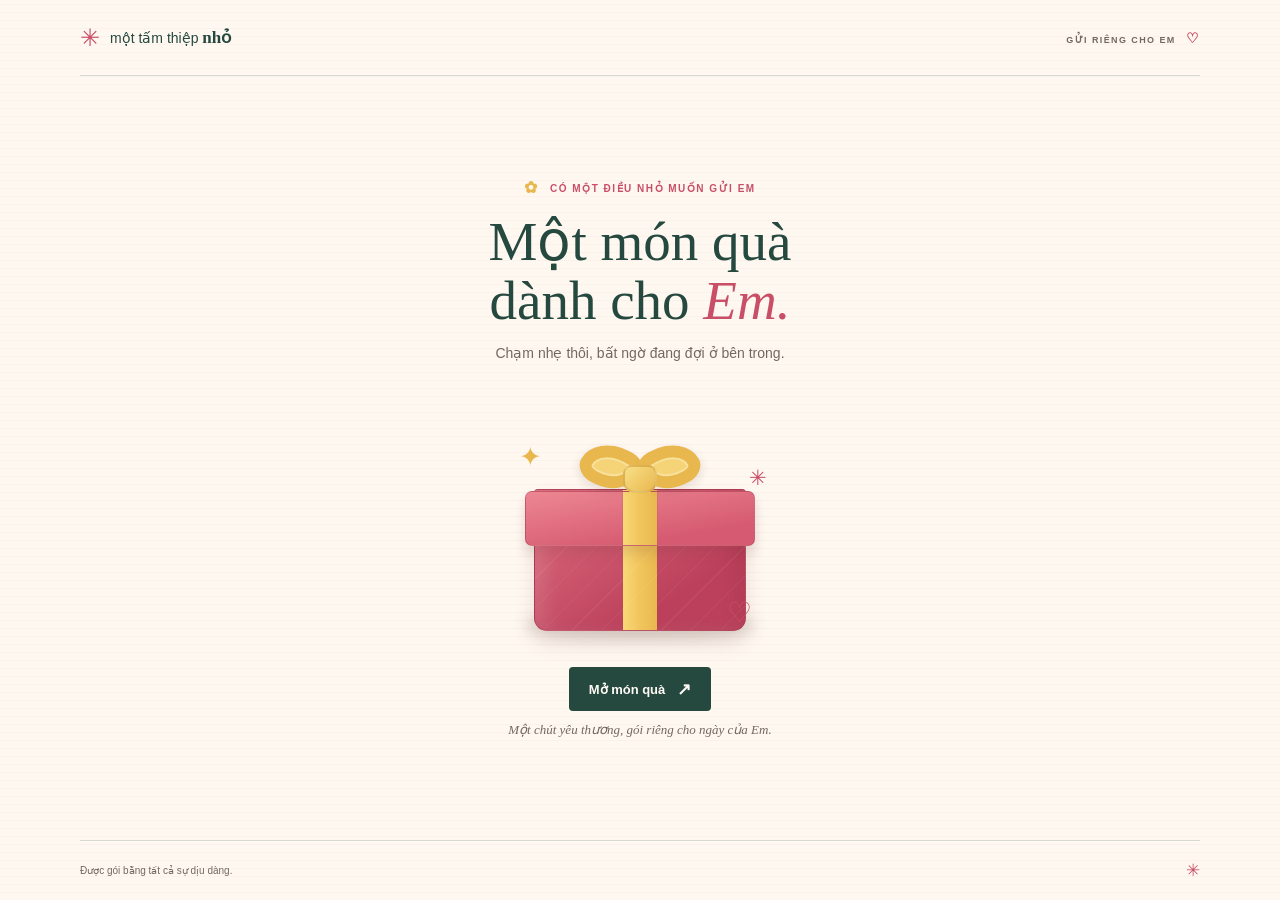
==== commit 63f467fb: "push" ====
--- a/index.html
+++ b/index.html
@@ -4,99 +4,52 @@
     <meta charset="utf-8">
     <meta name="viewport" content="width=device-width, initial-scale=1">
     <meta name="theme-color" content="#fff8f1">
-    <meta name="description" content="Một tấm thiệp sinh nhật nhỏ, viết riêng cho người mình thương.">
-    <title>Một ngày của người mình thương</title>
-    <link rel="stylesheet" href="style.css">
-    <script src="js/app.js" defer></script>
+    <meta name="description" content="Một món quà sinh nhật nhỏ đang chờ được mở.">
+    <title>Một món quà dành cho Em</title>
+    <link rel="stylesheet" href="gift.css">
+    <script src="js/gift.js" defer></script>
 </head>
-<body data-theme="rose">
-    <header class="site-header">
-        <a class="wordmark" href="gift.html" aria-label="Mở lại hộp quà">
-            <span class="wordmark-mark" aria-hidden="true">✳</span>
+<body class="gift-page">
+    <header class="gift-header">
+        <a class="gift-wordmark" href="birthday.html" aria-label="Đến tấm thiệp">
+            <span class="gift-wordmark-mark" aria-hidden="true">✳</span>
             <span>một tấm thiệp <strong>nhỏ</strong></span>
         </a>
+        <span class="header-date">GỬI RIÊNG CHO EM <span aria-hidden="true">♡</span></span>
     </header>
 
-    <main>
-        <section class="hero" aria-labelledby="greeting-title">
-            <div class="hero-copy">
-                <p class="eyebrow"><span class="eyebrow-flower" aria-hidden="true">✿</span> HÔM NAY LÀ NGÀY CỦA EM</p>
-                <h1 id="greeting-title">Chúc mừng<br>sinh nhật,<br><span id="recipient">Em</span><span class="title-period">.</span></h1>
-            </div>
+    <main class="gift-main">
+        <section class="gift-stage" aria-labelledby="gift-title">
+            <p class="gift-eyebrow"><span aria-hidden="true">✿</span> CÓ MỘT ĐIỀU NHỎ MUỐN GỬI EM</p>
+            <h1 id="gift-title">Một món quà<br>dành cho <em>Em.</em></h1>
+            <p class="gift-invitation">Chạm nhẹ thôi, bất ngờ đang đợi ở bên trong.</p>
 
-            <div class="hero-art" aria-label="Ảnh kỷ niệm">
-                <span class="art-note">một tuổi mới<br>thật rực rỡ nhé!</span>
-                <div class="floating-scribbles" aria-hidden="true">
-                    <span class="scribble scribble-heart">♡</span>
-                    <span class="scribble scribble-star">✦</span>
-                    <span class="scribble scribble-flower">✿</span>
-                    <span class="scribble scribble-petal">❀</span>
-                    <span class="scribble scribble-heart-extra">♥</span>
-                    <span class="scribble scribble-star-extra">✧</span>
-                    <span class="scribble scribble-flower-extra">✿</span>
-                </div>
-                <div class="photo-frame" id="photo-frame">
-                    <button class="portrait-trigger" id="portrait-trigger" type="button" aria-label="Phóng to ảnh kỷ niệm">
-                        <img class="portrait" id="portrait" alt="Ảnh kỷ niệm của hai bạn">
-                    </button>
-                    <span class="photo-badge" aria-hidden="true">♡</span>
-                    <span class="photo-caption" id="photo-caption">NGÀY ĐẸP NHẤT LÀ NGÀY CÓ EM</span>
-                </div>
-                <nav class="album-controls" id="album-controls" aria-label="Chuyển ảnh kỷ niệm" hidden>
-                    <button class="album-arrow" id="slide-previous" type="button" aria-label="Ảnh trước">←</button>
-                    <span class="album-count" id="slide-count" aria-live="polite">01 / 01</span>
-                    <button class="button button-dark album-next" id="slide-next" type="button">Tiếp <span aria-hidden="true">→</span></button>
-                </nav>
-                <span class="sparkle sparkle-one" aria-hidden="true">✳</span>
-                <span class="sparkle sparkle-two" aria-hidden="true">✦</span>
-            </div>
-            <div class="slide-letter" aria-live="polite" aria-atomic="true">
-                <p class="letter" id="message">Anh muốn giữ lại khoảnh khắc này thật lâu.</p>
-                <div class="signature">
-                    <span>THƯƠNG THẬT NHIỀU,</span>
-                    <strong id="sender">Anh</strong>
-                </div>
-            </div>
-            <section class="final-gift" id="final-gift" aria-live="polite" hidden>
-                <p class="final-gift-message">Em nghĩ đã hết quà ư, nô nô, xem tiếp nhé :)))</p>
-                <button class="button button-coral final-gift-button" id="open-video-gift" type="button">Mở quà <span aria-hidden="true">♡</span></button>
-            </section>
-        </section>
+            <a class="gift-open" id="open-gift" href="birthday.html" aria-label="Mở món quà sinh nhật">
+                <span class="gift-illustration" aria-hidden="true">
+                    <span class="gift-spark gift-spark-one">✦</span>
+                    <span class="gift-spark gift-spark-two">✳</span>
+                    <span class="gift-spark gift-spark-three">♡</span>
+                    <span class="gift-shadow"></span>
+                    <span class="gift-box">
+                        <span class="gift-bow">
+                            <span class="bow-loop bow-loop-left"></span>
+                            <span class="bow-loop bow-loop-right"></span>
+                            <span class="bow-knot"></span>
+                        </span>
+                        <span class="gift-lid"><span class="gift-ribbon lid-ribbon"></span></span>
+                        <span class="gift-base"><span class="gift-ribbon base-ribbon"></span></span>
+                    </span>
+                </span>
+                <span class="gift-open-label">Mở món quà <span aria-hidden="true">↗</span></span>
+            </a>
 
-        <section class="song-row" aria-label="Nhạc sinh nhật">
-            <div class="song-copy">
-                <span class="song-mark" aria-hidden="true">♫</span>
-                <div>
-                    <p class="eyebrow">BẬT MỘT BÀI NHẠC NHÉ</p>
-                    <p class="song-title">Giai điệu cho ngày đặc biệt</p>
-                </div>
-            </div>
-            <audio id="birthday-audio" controls autoplay loop preload="auto" aria-label="Phát nhạc sinh nhật">
-                <source src="music.mp3" type="audio/mpeg">
-                Trình duyệt của bạn không hỗ trợ phát âm thanh.
-            </audio>
+            <p class="gift-footnote">Một chút yêu thương, gói riêng cho ngày của Em.</p>
         </section>
     </main>
 
-    <footer class="site-footer">
-        <span>Làm bằng tất cả sự dịu dàng.</span>
+    <footer class="gift-footer">
+        <span>Được gói bằng tất cả sự dịu dàng.</span>
+        <span class="footer-spark" aria-hidden="true">✳</span>
     </footer>
-
-    <dialog class="image-viewer" id="image-viewer" aria-label="Ảnh kỷ niệm phóng to">
-        <button class="close-button image-viewer-close" id="close-image-viewer" type="button" aria-label="Đóng ảnh phóng to">×</button>
-        <img class="image-viewer-photo" id="image-viewer-photo" alt="">
-        <div class="heart-layer" id="heart-layer" aria-hidden="true"></div>
-    </dialog>
-
-    <dialog class="video-dialog" id="video-dialog" aria-labelledby="video-dialog-title">
-        <div class="video-dialog-header">
-            <h2 class="video-dialog-title" id="video-dialog-title">Nhớ xem hết video nhé, còn nữa</h2>
-        </div>
-        <div class="video-frame-wrap">
-            <video class="gift-video" id="gift-video" playsinline preload="none" aria-label="Video món quà cuối"></video>
-            <audio id="gift-audio" preload="none" aria-hidden="true"></audio>
-        </div>
-    </dialog>
-
 </body>
 </html>
--- a/gift.css
+++ b/gift.css
@@ -0,0 +1,136 @@
+:root {
+    --paper: #fff8f1;
+    --ink: #25483f;
+    --muted: #716961;
+    --rose: #c94f67;
+    --gold: #e8b84f;
+    --serif: Georgia, "Times New Roman", serif;
+    --sans: "Trebuchet MS", "Avenir Next", sans-serif;
+}
+
+* { box-sizing: border-box; }
+html { min-width: 320px; min-height: 100%; }
+body {
+    min-width: 320px;
+    min-height: 100vh;
+    min-height: 100svh;
+    display: flex;
+    flex-direction: column;
+    margin: 0;
+    overflow-x: clip;
+    color: var(--ink);
+    background-color: var(--paper);
+    background-image: repeating-linear-gradient(0deg, transparent 0 7px, rgba(97, 77, 59, .035) 7px 8px);
+    font-family: var(--sans);
+}
+
+a { color: inherit; }
+a:focus-visible { outline: 3px solid var(--gold); outline-offset: 6px; }
+
+.gift-header, .gift-footer {
+    width: min(1120px, calc(100% - 64px));
+    min-height: 76px;
+    display: flex;
+    align-items: center;
+    justify-content: space-between;
+    margin-inline: auto;
+}
+.gift-header { border-bottom: 1px solid rgba(37, 72, 63, .18); }
+.gift-wordmark { display: inline-flex; align-items: center; gap: 10px; text-decoration: none; font-size: 14px; }
+.gift-wordmark strong { font-family: var(--serif); font-size: 17px; }
+.gift-wordmark-mark { color: var(--rose); font-size: 24px; }
+.header-date { color: var(--muted); font-size: 9px; font-weight: 700; letter-spacing: 1.4px; }
+.header-date span { padding-left: 6px; color: var(--rose); font-size: 14px; }
+
+.gift-main { flex: 1; display: grid; place-items: center; padding: 28px 20px; }
+.gift-stage { width: min(100%, 620px); display: flex; flex-direction: column; align-items: center; text-align: center; animation: page-arrive .8s both; }
+.gift-eyebrow { margin: 0 0 15px; color: var(--rose); font-size: 10px; font-weight: 700; letter-spacing: 1.5px; }
+.gift-eyebrow span { padding-right: 7px; color: var(--gold); font-size: 16px; vertical-align: -1px; }
+.gift-stage h1 { margin: 0; font-family: var(--serif); font-size: 55px; font-weight: 400; letter-spacing: 0; line-height: 1.08; }
+.gift-stage h1 em { color: var(--rose); font-weight: 400; }
+.gift-invitation { margin: 15px 0 0; color: var(--muted); font-size: 14px; }
+
+.gift-open { display: flex; flex-direction: column; align-items: center; gap: 9px; margin-top: 21px; text-decoration: none; -webkit-tap-highlight-color: transparent; }
+.gift-illustration { position: relative; width: 290px; height: 276px; display: block; }
+.gift-shadow { position: absolute; right: 28px; bottom: 20px; left: 28px; height: 25px; border-radius: 50%; background: rgba(67, 55, 45, .16); filter: blur(7px); animation: shadow-breathe 3.2s ease-in-out infinite; }
+.gift-box { position: absolute; inset: 18px 22px 23px; animation: gift-bob 3.2s ease-in-out infinite; transform-origin: 50% 70%; }
+.gift-base {
+    position: absolute;
+    right: 17px;
+    bottom: 4px;
+    left: 17px;
+    height: 142px;
+    overflow: hidden;
+    border: 1px solid rgba(105, 38, 53, .2);
+    border-radius: 4px 4px 13px 13px;
+    background: linear-gradient(145deg, #dd6d7f, #bc405b 72%);
+    box-shadow: inset 12px 0 16px rgba(255, 255, 255, .09), inset -10px 0 15px rgba(95, 29, 48, .08), 0 12px 20px rgba(104, 51, 53, .14);
+}
+.gift-base::after { position: absolute; inset: 0; background: repeating-linear-gradient(135deg, transparent 0 20px, rgba(255, 255, 255, .06) 20px 21px); content: ""; }
+.gift-lid {
+    position: absolute;
+    z-index: 4;
+    top: 91px;
+    right: 8px;
+    left: 8px;
+    height: 55px;
+    transform-origin: 12% 90%;
+    border: 1px solid rgba(105, 38, 53, .2);
+    border-radius: 7px;
+    background: linear-gradient(170deg, #ed8792, #d65b72 76%);
+    box-shadow: 0 8px 12px rgba(104, 51, 53, .14);
+    transition: transform .75s cubic-bezier(.2, .8, .2, 1), opacity .55s ease;
+}
+.gift-ribbon { position: absolute; display: block; background: linear-gradient(90deg, #f8d978, #f2c65e 45%, #e8b84f); box-shadow: 0 0 0 1px rgba(119, 87, 30, .1); }
+.base-ribbon, .lid-ribbon { top: 0; bottom: 0; left: calc(50% - 17px); width: 34px; }
+.gift-bow { position: absolute; z-index: 5; top: 31px; left: 50%; width: 120px; height: 88px; transform: translateX(-50%); transform-origin: 50% 100%; transition: transform .6s cubic-bezier(.2, .8, .2, 1), opacity .45s ease; }
+.bow-loop { position: absolute; top: 13px; width: 58px; height: 45px; border: 12px solid #e8b84f; background: #f5d477; box-shadow: inset 0 0 0 2px rgba(255, 255, 255, .28), 0 4px 8px rgba(86, 59, 35, .12); }
+.bow-loop-left { left: 1px; transform: rotate(28deg); border-radius: 68% 28% 65% 35%; }
+.bow-loop-right { right: 1px; transform: rotate(-28deg); border-radius: 28% 68% 35% 65%; }
+.bow-knot { position: absolute; z-index: 2; top: 34px; left: 43px; width: 34px; height: 28px; border: 2px solid rgba(155, 106, 34, .2); border-radius: 9px 9px 12px 12px; background: linear-gradient(135deg, #f9df87, #e8b84f); }
+.gift-spark { position: absolute; z-index: 6; color: var(--rose); animation: spark-dance 2.8s ease-in-out infinite; }
+.gift-spark-one { top: 59px; left: 24px; color: var(--gold); font-size: 27px; animation-delay: .2s; }
+.gift-spark-two { top: 84px; right: 18px; font-size: 21px; animation-delay: 1s; }
+.gift-spark-three { right: 33px; bottom: 29px; font-family: var(--serif); font-size: 28px; animation-delay: .6s; }
+.gift-open-label { min-height: 44px; display: inline-flex; align-items: center; gap: 12px; padding: 10px 20px; border-radius: 4px; background: var(--ink); color: #fffaf5; font-size: 13px; font-weight: 700; transition: background-color .2s ease, transform .2s ease; }
+.gift-open-label span { font-size: 17px; }
+.gift-open:hover .gift-open-label, .gift-open:focus-visible .gift-open-label { transform: translateY(-2px); background: var(--rose); }
+.gift-open:hover .gift-box, .gift-open:focus-visible .gift-box { animation-duration: 1.1s; }
+.gift-footnote { margin: 11px 0 0; color: var(--muted); font-family: var(--serif); font-size: 13px; font-style: italic; }
+.gift-footer { min-height: 60px; border-top: 1px solid rgba(37, 72, 63, .18); color: var(--muted); font-size: 10px; }
+.footer-spark { color: var(--rose); font-size: 17px; }
+
+.gift-page.is-opening .gift-stage { animation: stage-leave .6s both; }
+.gift-page.is-opening .gift-lid { transform: translate(-18px, -90px) rotate(-35deg); opacity: .8; }
+.gift-page.is-opening .gift-bow { transform: translate(-50%, -90px) rotate(-22deg); opacity: 0; }
+.gift-page.is-opening .gift-open-label { background: var(--rose); }
+
+@keyframes page-arrive { from { transform: translateY(15px); opacity: 0; } to { transform: translateY(0); opacity: 1; } }
+@keyframes gift-bob { 0%, 100% { transform: translateY(0) rotate(-1deg); } 50% { transform: translateY(-8px) rotate(1deg); } }
+@keyframes shadow-breathe { 0%, 100% { transform: scaleX(1); opacity: .8; } 50% { transform: scaleX(.86); opacity: .55; } }
+@keyframes spark-dance { 0%, 100% { transform: translateY(0) rotate(-8deg) scale(.9); opacity: .7; } 50% { transform: translateY(-9px) rotate(10deg) scale(1.12); opacity: 1; } }
+@keyframes stage-leave { to { transform: translateY(-10px) scale(.985); opacity: 0; } }
+
+@media (max-width: 560px) {
+    .gift-header, .gift-footer { width: calc(100% - 36px); min-height: 64px; }
+    .gift-wordmark { gap: 7px; font-size: 12px; }
+    .gift-wordmark strong { font-size: 15px; }
+    .gift-wordmark-mark { font-size: 21px; }
+    .header-date { font-size: 8px; letter-spacing: .8px; }
+    .gift-main { padding: 23px 15px 30px; }
+    .gift-eyebrow { max-width: 290px; margin-bottom: 13px; font-size: 9px; line-height: 1.6; }
+    .gift-stage h1 { font-size: 43px; }
+    .gift-invitation { max-width: 290px; margin-top: 12px; font-size: 13px; }
+    .gift-illustration { width: 260px; height: 250px; }
+    .gift-box { inset: 9px 10px 17px; }
+    .gift-base { right: 17px; left: 17px; height: 130px; }
+    .gift-lid { top: 88px; right: 8px; left: 8px; height: 51px; }
+    .gift-bow { top: 27px; }
+    .gift-open { margin-top: 14px; }
+    .gift-footnote { max-width: 280px; margin-top: 9px; font-size: 12px; }
+    .gift-footer { font-size: 9px; }
+}
+
+@media (prefers-reduced-motion: reduce) {
+    *, *::before, *::after { animation-duration: .01ms !important; animation-iteration-count: 1 !important; transition-duration: .01ms !important; }
+}
